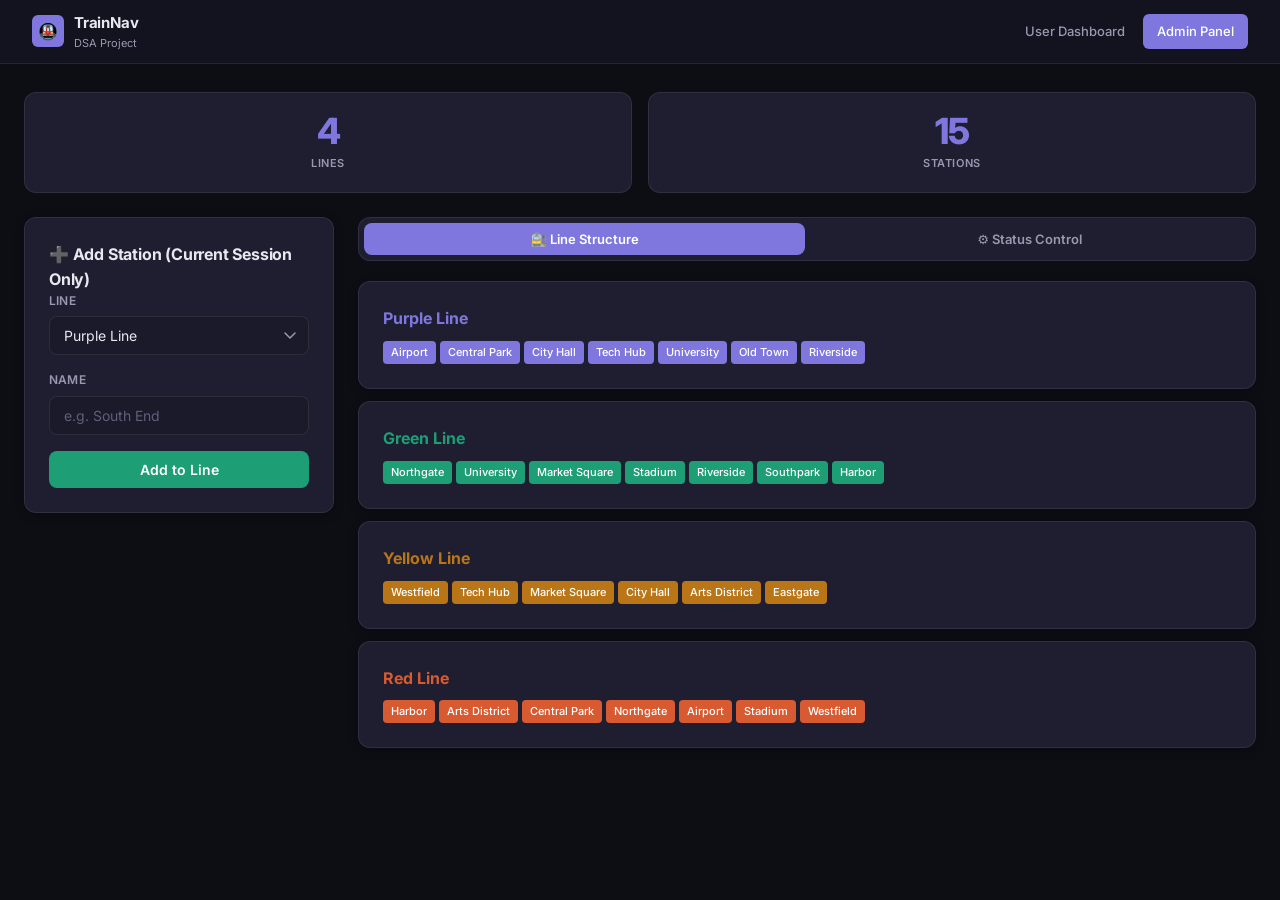
==== frontend/admin.html @ 211aef72 "Initial commit" ====
<!DOCTYPE html>
<html lang="en">
<head>
    <meta charset="UTF-8">
    <meta name="viewport" content="width=device-width, initial-scale=1.0">
    <title>Admin Panel — Train Route Navigator</title>
    <link rel="stylesheet" href="styles.css">
    <style>
        .admin-layout { display: grid; grid-template-columns: 310px 1fr; gap: 24px; align-items: start; }
        .admin-sidebar { display: flex; flex-direction: column; gap: 16px; }
        .tab-bar { display: flex; gap: 4px; background: var(--surface); border: 1px solid var(--border); border-radius: var(--radius); padding: 5px; margin-bottom: 20px; }
        .tab-btn { flex: 1; padding: 8px 12px; border: none; border-radius: var(--radius-sm); font-family: inherit; font-size: 13px; font-weight: 600; color: var(--text-2); background: transparent; cursor: pointer; }
        .tab-btn.active { background: var(--accent); color: #ffffff; }
        .tab-panel { display: none; }
        .tab-panel.active { display: block; }
        .line-ctrl-row { display: flex; align-items: center; gap: 12px; padding: 12px; background: var(--surface-2); border-radius: 8px; margin-bottom: 8px; }
        .chain-box { display: flex; flex-wrap: wrap; gap: 4px; margin-top: 10px; }
        .chain-item { padding: 3px 8px; border-radius: 4px; font-size: 11px; color: #fff; font-weight: 500; }
    </style>
</head>
<body>

<header class="site-header">
    <a href="user.html" class="logo">
        <div class="logo-icon">🚇</div>
        <div><div class="logo-text">TrainNav</div><div class="logo-sub">DSA Project</div></div>
    </a>
    <nav class="header-nav">
        <a href="user.html" class="nav-link">User Dashboard</a>
        <a href="admin.html" class="nav-link active">Admin Panel</a>
    </nav>
</header>

<div class="page-wrapper">
    <div class="stats-row" style="grid-template-columns: repeat(2, 1fr);">
        <div class="stat-card"><div class="stat-value" id="stat-lines">4</div><div class="stat-label">Lines</div></div>
        <div class="stat-card"><div class="stat-value" id="stat-stations">15</div><div class="stat-label">Stations</div></div>
    </div>

    <div class="admin-layout">
        <aside class="admin-sidebar">
            <div class="card">
                <div class="card-title">➕ Add Station (Current Session Only)</div>
                <div class="form-group">
                    <label class="form-label">Line</label>
                    <select id="add-line-sel" class="form-control"></select>
                </div>
                <div class="form-group">
                    <label class="form-label">Name</label>
                    <input type="text" id="add-stn-name" class="form-control" placeholder="e.g. South End">
                </div>
                <button class="btn btn-success btn-full" onclick="handleAddStation()">Add to Line</button>
            </div>
        </aside>

        <div>
            <div class="tab-bar">
                <button class="tab-btn active" id="tab-btn-lines" onclick="switchTab('lines')">🚉 Line Structure</button>
                <button class="tab-btn" id="tab-btn-ctrl" onclick="switchTab('ctrl')">⚙ Status Control</button>
            </div>

            <div id="panel-lines" class="tab-panel active">
                <div id="lines-list"></div>
            </div>

            <div id="panel-ctrl" class="tab-panel">
                <div id="ctrl-list"></div>
            </div>
        </div>
    </div>
</div>

<script>
// ================================================================
//  INTERNAL DATA (INDEPENDENT)
// ================================================================
var stationNames = ["Airport","Central Park","City Hall","Tech Hub","University","Riverside","Northgate","Market Square","Stadium","Harbor","Westfield","Arts District","Old Town","Southpark","Eastgate"];
var lines = [
    { id:0, name:"Purple Line", color:"#7F77DD", isActive:true, stations:[0,1,2,3,4,12,5] },
    { id:1, name:"Green Line",  color:"#1D9E75", isActive:true, stations:[6,4,7,8,5,13,9] },
    { id:2, name:"Yellow Line", color:"#BA7517", isActive:true, stations:[10,3,7,2,11,14] },
    { id:3, name:"Red Line",    color:"#D85A30", isActive:true, stations:[9,11,1,6,0,8,10] }
];

function handleAddStation() {
    const lineId = parseInt(document.getElementById('add-line-sel').value);
    const name = document.getElementById('add-stn-name').value.trim();
    if(!name) return;
    
    let sid = stationNames.indexOf(name);
    if(sid === -1) {
        sid = stationNames.length;
        stationNames.push(name);
    }
    
    const line = lines.find(l => l.id === lineId);
    if(!line.stations.includes(sid)) {
        line.stations.push(sid);
        refreshUI();
        alert(name + " added! (Note: Changes won't reflect in User Dashboard as they are separate files)");
    }
}

function refreshUI() {
    document.getElementById("stat-stations").textContent = stationNames.length;
    const addSel = document.getElementById("add-line-sel");
    addSel.innerHTML = "";
    lines.forEach(l => { addSel.innerHTML += `<option value="${l.id}">${l.name}</option>`; });

    const list = document.getElementById("lines-list"); list.innerHTML = "";
    lines.forEach(l => {
        let chainHtml = "";
        l.stations.forEach(sid => { chainHtml += `<span class="chain-item" style="background:${l.color}">${stationNames[sid]}</span> `; });
        list.innerHTML += `<div class="card" style="margin-bottom:12px"><div style="font-weight:700; color:${l.color}">${l.name}</div><div class="chain-box">${chainHtml}</div></div>`;
    });

    const ctrl = document.getElementById("ctrl-list"); ctrl.innerHTML = "";
    lines.forEach(l => {
        ctrl.innerHTML += `<div class="line-ctrl-row"><div style="flex:1"><strong>${l.name}</strong></div><div class="badge ${l.isActive ? 'badge-active' : 'badge-suspended'}">${l.isActive ? 'Active' : 'Suspended'}</div><button class="btn btn-sm ${l.isActive ? 'btn-danger' : 'btn-success'}" onclick="l.isActive=!l.isActive; refreshUI();">${l.isActive ? 'Suspend' : 'Activate'}</button></div>`;
    });
}

function switchTab(tab) {
    document.getElementById('panel-lines').classList.toggle('active', tab === 'lines');
    document.getElementById('panel-ctrl').classList.toggle('active', tab === 'ctrl');
    document.getElementById('tab-btn-lines').classList.toggle('active', tab === 'lines');
    document.getElementById('tab-btn-ctrl').classList.toggle('active', tab === 'ctrl');
}

refreshUI();
</script>
</body>
</html>
---- frontend/styles.css ----
/* =============================================================
   TRAIN ROUTE NETWORK NAVIGATOR — Shared Stylesheet
   Design: Dark metro theme with glassmorphism & micro-animations
   ============================================================= */

@import url('https://fonts.googleapis.com/css2?family=Inter:wght@300;400;500;600;700;800&display=swap');

/* ==================== RESET & TOKENS ==================== */
*, *::before, *::after { box-sizing: border-box; margin: 0; padding: 0; }

:root {
    /* Brand colours */
    --purple:   #7F77DD;
    --green:    #1D9E75;
    --yellow:   #BA7517;
    --red:      #D85A30;
    --gold:     #F2A623;

    /* UI palette — dark metro */
    --bg:          #0d0d14;
    --bg-2:        #13131f;
    --bg-3:        #1a1a2a;
    --surface:     #1e1e30;
    --surface-2:   #252538;
    --border:      rgba(255,255,255,0.08);
    --border-hi:   rgba(255,255,255,0.16);
    --text:        #e8e8f0;
    --text-2:      #9898b0;
    --text-3:      #5f5f7a;
    --accent:      #7F77DD;
    --accent-glow: rgba(127,119,221,0.25);

    /* States */
    --status-active:    #1D9E75;
    --status-delayed:   #BA7517;
    --status-suspended: #D85A30;

    /* Sizing */
    --radius:   12px;
    --radius-sm: 8px;
    --radius-xs: 6px;
    --shadow:   0 4px 24px rgba(0,0,0,0.45);
    --shadow-sm:0 2px 10px rgba(0,0,0,0.3);
}

/* ==================== BASE ==================== */
html { scroll-behavior: smooth; }
body {
    font-family: 'Inter', system-ui, sans-serif;
    background: var(--bg);
    color: var(--text);
    line-height: 1.55;
    min-height: 100vh;
    -webkit-font-smoothing: antialiased;
}

/* ==================== SCROLLBAR ==================== */
::-webkit-scrollbar { width: 6px; height: 6px; }
::-webkit-scrollbar-track { background: var(--bg-2); }
::-webkit-scrollbar-thumb { background: var(--border-hi); border-radius: 4px; }

/* ==================== HEADER ==================== */
.site-header {
    background: var(--bg-2);
    border-bottom: 1px solid var(--border);
    padding: 0 32px;
    display: flex;
    align-items: center;
    height: 64px;
    gap: 24px;
    position: sticky;
    top: 0;
    z-index: 100;
    backdrop-filter: blur(12px);
}
.site-header .logo {
    display: flex;
    align-items: center;
    gap: 10px;
    text-decoration: none;
    flex-shrink: 0;
}
.site-header .logo-icon {
    width: 32px; height: 32px;
    background: var(--accent);
    border-radius: var(--radius-xs);
    display: flex; align-items: center; justify-content: center;
    font-size: 16px;
}
.site-header .logo-text {
    font-size: 15px;
    font-weight: 700;
    color: var(--text);
    letter-spacing: -0.2px;
}
.site-header .logo-sub {
    font-size: 11px;
    color: var(--text-2);
    font-weight: 400;
}
.header-nav {
    display: flex;
    align-items: center;
    gap: 4px;
    margin-left: auto;
}
.nav-link {
    padding: 7px 14px;
    border-radius: var(--radius-xs);
    font-size: 13px;
    font-weight: 500;
    color: var(--text-2);
    text-decoration: none;
    transition: background 0.2s, color 0.2s;
    cursor: pointer;
    border: none;
    background: none;
    font-family: inherit;
}
.nav-link:hover   { background: var(--surface); color: var(--text); }
.nav-link.active  { background: var(--accent); color: #ffffff; }
.nav-badge {
    display: inline-flex; align-items: center; justify-content: center;
    background: var(--status-suspended);
    color: #fff;
    font-size: 9px;
    font-weight: 700;
    width: 16px; height: 16px;
    border-radius: 50%;
    margin-left: 4px;
    vertical-align: middle;
}

/* ==================== PAGE WRAPPER ==================== */
.page-wrapper {
    max-width: 1280px;
    margin: 0 auto;
    padding: 28px 24px;
}

/* ==================== SECTION TITLE ==================== */
.section-title {
    font-size: 11px;
    font-weight: 700;
    letter-spacing: 0.8px;
    text-transform: uppercase;
    color: var(--text-3);
    margin-bottom: 12px;
}

/* ==================== CARDS ==================== */
.card {
    background: var(--surface);
    border: 1px solid var(--border);
    border-radius: var(--radius);
    padding: 24px;
    box-shadow: var(--shadow-sm);
}
.card-header {
    display: flex;
    align-items: center;
    justify-content: space-between;
    margin-bottom: 20px;
}
.card-title {
    font-size: 16px;
    font-weight: 700;
    color: var(--text);
    letter-spacing: -0.2px;
}
.card-subtitle {
    font-size: 12px;
    color: var(--text-2);
    margin-top: 2px;
}

/* ==================== GLASS CARD ==================== */
.card-glass {
    background: rgba(30, 30, 48, 0.7);
    border: 1px solid var(--border-hi);
    border-radius: var(--radius);
    padding: 24px;
    backdrop-filter: blur(16px);
    box-shadow: var(--shadow);
}

/* ==================== STAT CARDS ==================== */
.stats-row {
    display: grid;
    grid-template-columns: repeat(4, 1fr);
    gap: 16px;
    margin-bottom: 24px;
}
.stat-card {
    background: var(--surface);
    border: 1px solid var(--border);
    border-radius: var(--radius);
    padding: 20px;
    text-align: center;
    transition: border-color 0.2s, transform 0.2s;
}
.stat-card:hover {
    border-color: var(--border-hi);
    transform: translateY(-2px);
}
.stat-value {
    font-size: 36px;
    font-weight: 800;
    color: var(--accent);
    line-height: 1;
    margin-bottom: 6px;
    letter-spacing: -1px;
}
.stat-label {
    font-size: 11px;
    color: var(--text-2);
    text-transform: uppercase;
    letter-spacing: 0.6px;
    font-weight: 600;
}

/* ==================== FORM ELEMENTS ==================== */
.form-group { margin-bottom: 16px; }
.form-label {
    display: block;
    font-size: 12px;
    font-weight: 600;
    color: var(--text-2);
    margin-bottom: 6px;
    letter-spacing: 0.2px;
    text-transform: uppercase;
}
.form-control {
    width: 100%;
    padding: 10px 14px;
    background: var(--bg-3);
    border: 1px solid var(--border);
    border-radius: var(--radius-sm);
    font-size: 14px;
    font-family: inherit;
    color: var(--text);
    outline: none;
    transition: border-color 0.2s, box-shadow 0.2s;
    appearance: none;
}
.form-control:focus {
    border-color: var(--accent);
    box-shadow: 0 0 0 3px var(--accent-glow);
}
.form-control::placeholder { color: var(--text-3); }
select.form-control {
    cursor: pointer;
    background-image: url("data:image/svg+xml,%3Csvg xmlns='http://www.w3.org/2000/svg' width='12' height='8' fill='none' viewBox='0 0 12 8'%3E%3Cpath d='M1 1l5 5 5-5' stroke='%239898b0' stroke-width='1.5' stroke-linecap='round' stroke-linejoin='round'/%3E%3C/svg%3E");
    background-repeat: no-repeat;
    background-position: right 12px center;
    padding-right: 36px;
}
select.form-control option { background: var(--surface); }

/* ==================== BUTTONS ==================== */
.btn {
    display: inline-flex;
    align-items: center;
    justify-content: center;
    gap: 7px;
    padding: 10px 20px;
    border-radius: var(--radius-sm);
    font-size: 14px;
    font-weight: 600;
    font-family: inherit;
    cursor: pointer;
    border: none;
    transition: background 0.2s, transform 0.15s, box-shadow 0.2s;
    text-decoration: none;
    white-space: nowrap;
}
.btn:active { transform: scale(0.97); }
.btn-primary {
    background: var(--accent);
    color: #ffffff;
}
.btn-primary:hover {
    background: #6b63cc;
    box-shadow: 0 4px 16px var(--accent-glow);
}
.btn-full { width: 100%; }
.btn-success  { background: var(--status-active);    color: #fff; }
.btn-success:hover  { background: #178a65; }
.btn-danger   { background: var(--status-suspended); color: #fff; }
.btn-danger:hover   { background: #bf4f28; }
.btn-warning  { background: var(--status-delayed);   color: #fff; }
.btn-warning:hover  { background: #a36614; }
.btn-ghost {
    background: transparent;
    border: 1px solid var(--border);
    color: var(--text-2);
}
.btn-ghost:hover { background: var(--surface-2); color: var(--text); }
.btn-sm { padding: 6px 12px; font-size: 12px; }

/* ==================== STATUS BADGES ==================== */
.badge {
    display: inline-flex;
    align-items: center;
    padding: 3px 9px;
    border-radius: 20px;
    font-size: 11px;
    font-weight: 700;
    letter-spacing: 0.3px;
    text-transform: uppercase;
}
.badge-active    { background: rgba(29,158,117,0.18); color: var(--status-active); }
.badge-delayed   { background: rgba(186,117,23,0.18);  color: var(--status-delayed); }
.badge-suspended { background: rgba(216,90,48,0.18);   color: var(--status-suspended); }
.badge-interchange { background: rgba(242,166,35,0.18); color: var(--gold); }
.badge-line { display: inline-flex; align-items: center; gap: 5px; padding: 3px 8px; border-radius: 20px; font-size: 11px; font-weight: 600; }

/* ==================== TABLE ==================== */
.table-wrap {
    overflow-x: auto;
    border-radius: var(--radius-sm);
    border: 1px solid var(--border);
}
table {
    width: 100%;
    border-collapse: collapse;
    font-size: 13px;
}
thead tr {
    background: var(--bg-3);
    border-bottom: 1px solid var(--border);
}
thead th {
    padding: 11px 14px;
    text-align: left;
    font-size: 11px;
    font-weight: 700;
    color: var(--text-2);
    text-transform: uppercase;
    letter-spacing: 0.5px;
    white-space: nowrap;
}
tbody tr {
    border-bottom: 1px solid var(--border);
    transition: background 0.15s;
}
tbody tr:last-child { border-bottom: none; }
tbody tr:hover { background: var(--surface-2); }
tbody td {
    padding: 11px 14px;
    color: var(--text);
    vertical-align: middle;
}

/* ==================== LINE PILL ==================== */
.line-pill {
    display: inline-flex;
    align-items: center;
    gap: 5px;
    padding: 4px 10px;
    border-radius: 20px;
    font-size: 11px;
    font-weight: 600;
    color: #fff;
    white-space: nowrap;
}
.line-dot-sm {
    width: 7px; height: 7px;
    border-radius: 50%;
    flex-shrink: 0;
}

/* ==================== DIVIDER ==================== */
.divider {
    border: none;
    border-top: 1px solid var(--border);
    margin: 20px 0;
}

/* ==================== ALERTS & MESSAGES ==================== */
.alert {
    padding: 14px 18px;
    border-radius: var(--radius-sm);
    font-size: 13px;
    font-weight: 500;
    display: flex;
    align-items: flex-start;
    gap: 10px;
    margin-top: 14px;
    animation: fadeInUp 0.3s ease;
}
.alert-error   { background: rgba(216,90,48,0.12);   border: 1px solid rgba(216,90,48,0.3);   color: #f28060; }
.alert-success { background: rgba(29,158,117,0.12);  border: 1px solid rgba(29,158,117,0.3);  color: #40c99a; }
.alert-info    { background: rgba(127,119,221,0.12); border: 1px solid rgba(127,119,221,0.3); color: #a09ae0; }
.alert-warning { background: rgba(186,117,23,0.12);  border: 1px solid rgba(186,117,23,0.3);  color: #d49830; }

/* ==================== ANIMATIONS ==================== */
@keyframes fadeInUp {
    from { opacity: 0; transform: translateY(8px); }
    to   { opacity: 1; transform: translateY(0); }
}
@keyframes fadeIn {
    from { opacity: 0; }
    to   { opacity: 1; }
}
@keyframes pulse {
    0%, 100% { opacity: 1; }
    50%       { opacity: 0.5; }
}
@keyframes slideIn {
    from { opacity: 0; transform: translateX(-10px); }
    to   { opacity: 1; transform: translateX(0); }
}

/* ==================== TOAST NOTIFICATION ==================== */
#toast-container {
    position: fixed;
    bottom: 24px;
    right: 24px;
    z-index: 9999;
    display: flex;
    flex-direction: column;
    gap: 8px;
}
.toast {
    padding: 12px 18px;
    border-radius: var(--radius-sm);
    font-size: 13px;
    font-weight: 500;
    color: #fff;
    box-shadow: 0 8px 32px rgba(0,0,0,0.5);
    animation: slideIn 0.3s ease;
    min-width: 220px;
    max-width: 340px;
}
.toast-success { background: var(--status-active); }
.toast-error   { background: var(--status-suspended); }
.toast-info    { background: var(--accent); }
.toast-warning { background: var(--status-delayed); }

/* ==================== EMPTY STATE ==================== */
.empty-state {
    text-align: center;
    padding: 48px 24px;
    color: var(--text-3);
}
.empty-state .empty-icon { font-size: 40px; margin-bottom: 12px; }
.empty-state p { font-size: 14px; }

/* ==================== RESPONSIVE ==================== */
@media (max-width: 768px) {
    .site-header { padding: 0 16px; }
    .page-wrapper { padding: 16px; }
    .stats-row { grid-template-columns: 1fr 1fr; gap: 10px; }
    .card { padding: 18px; }
}
@media (max-width: 500px) {
    .stats-row { grid-template-columns: 1fr; }
    .header-nav { gap: 2px; }
    .nav-link { padding: 6px 10px; font-size: 12px; }
}
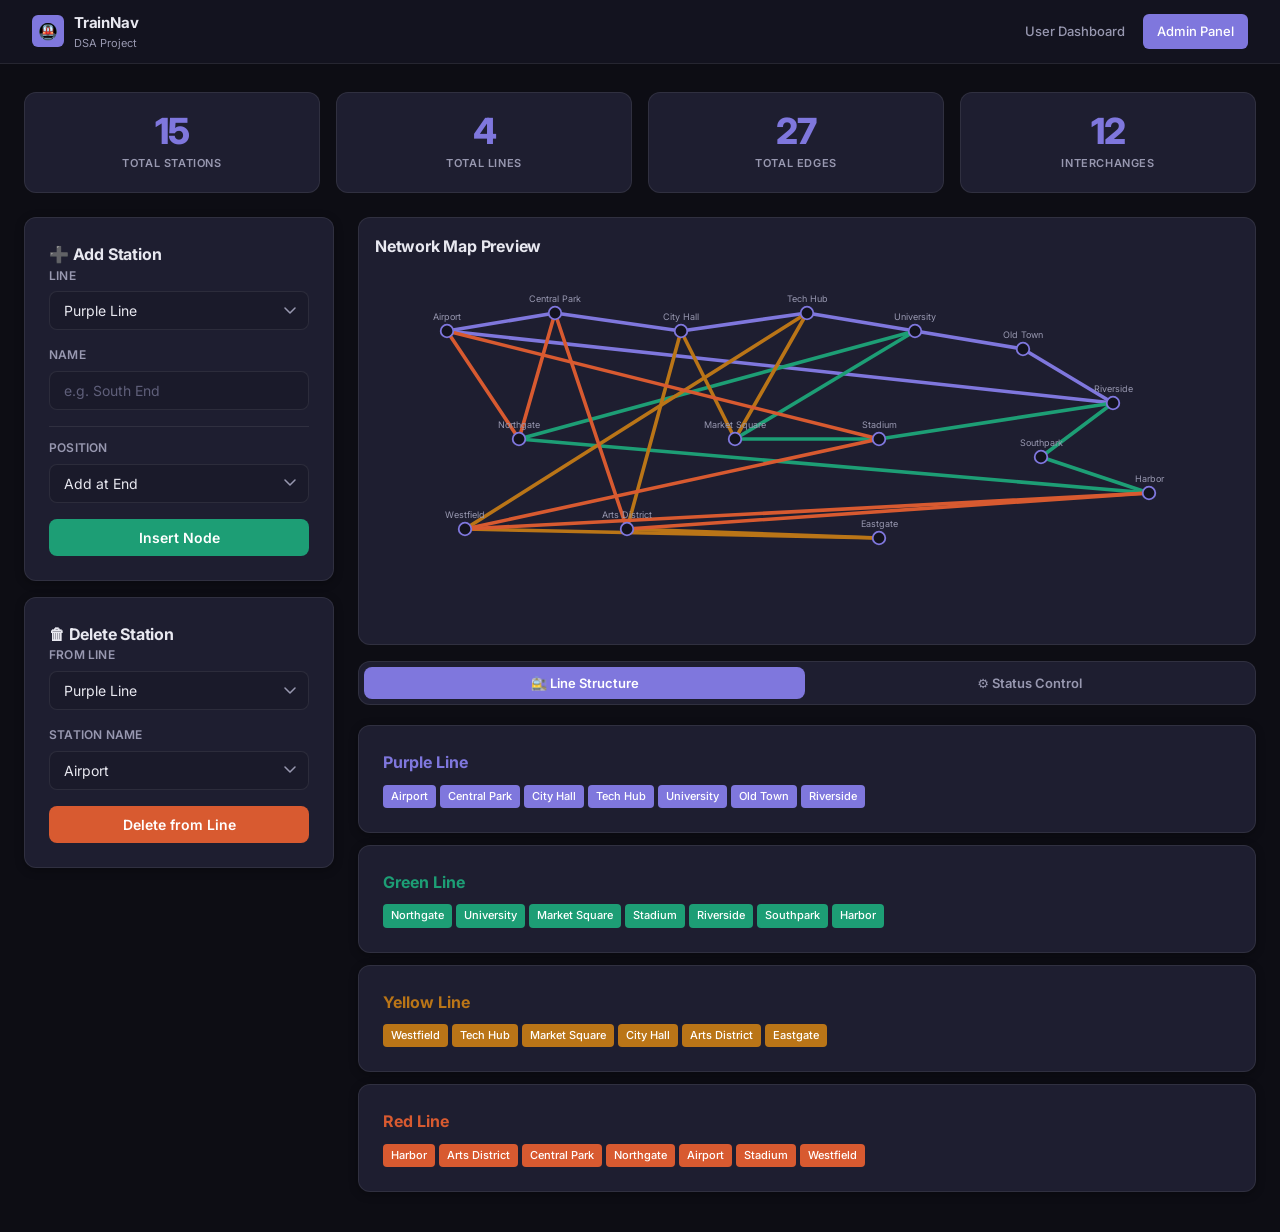
==== commit 22390063: "Updated user dashboard" ====
--- a/frontend/admin.html
+++ b/frontend/admin.html
@@ -16,6 +16,9 @@
         .line-ctrl-row { display: flex; align-items: center; gap: 12px; padding: 12px; background: var(--surface-2); border-radius: 8px; margin-bottom: 8px; }
         .chain-box { display: flex; flex-wrap: wrap; gap: 4px; margin-top: 10px; }
         .chain-item { padding: 3px 8px; border-radius: 4px; font-size: 11px; color: #fff; font-weight: 500; }
+        .map-card { background: var(--surface); border: 1px solid var(--border); border-radius: var(--radius); padding: 16px; margin-top: 24px; overflow: hidden; }
+        #network-map { width: 100%; height: auto; display: block; }
+        .pos-group { border-top: 1px solid var(--border); padding-top: 12px; margin-top: 12px; }
     </style>
 </head>
 <body>
@@ -32,28 +35,60 @@
 </header>
 
 <div class="page-wrapper">
-    <div class="stats-row" style="grid-template-columns: repeat(2, 1fr);">
-        <div class="stat-card"><div class="stat-value" id="stat-lines">4</div><div class="stat-label">Lines</div></div>
-        <div class="stat-card"><div class="stat-value" id="stat-stations">15</div><div class="stat-label">Stations</div></div>
+    <div class="stats-row" style="grid-template-columns: repeat(4, 1fr);">
+        <div class="stat-card"><div class="stat-value" id="stat-stations">0</div><div class="stat-label">Total Stations</div></div>
+        <div class="stat-card"><div class="stat-value" id="stat-lines">0</div><div class="stat-label">Total Lines</div></div>
+        <div class="stat-card"><div class="stat-value" id="stat-edges">0</div><div class="stat-label">Total Edges</div></div>
+        <div class="stat-card"><div class="stat-value" id="stat-interchanges">0</div><div class="stat-label">Interchanges</div></div>
     </div>
 
     <div class="admin-layout">
         <aside class="admin-sidebar">
             <div class="card">
-                <div class="card-title">➕ Add Station (Current Session Only)</div>
+                <div class="card-title">➕ Add Station</div>
                 <div class="form-group">
                     <label class="form-label">Line</label>
-                    <select id="add-line-sel" class="form-control"></select>
+                    <select id="add-line-sel" class="form-control" onchange="updatePrevStnOptions()"></select>
                 </div>
                 <div class="form-group">
                     <label class="form-label">Name</label>
                     <input type="text" id="add-stn-name" class="form-control" placeholder="e.g. South End">
                 </div>
-                <button class="btn btn-success btn-full" onclick="handleAddStation()">Add to Line</button>
+                <div class="pos-group">
+                    <label class="form-label">Position</label>
+                    <select id="add-pos-sel" class="form-control" onchange="togglePrevStnField()">
+                        <option value="end">Add at End</option>
+                        <option value="start">Add at Beginning</option>
+                        <option value="between">Add In Between</option>
+                    </select>
+                </div>
+                <div class="form-group" id="prev-stn-field" style="display:none; margin-top:12px;">
+                    <label class="form-label">Insert After</label>
+                    <select id="prev-stn-sel" class="form-control"></select>
+                </div>
+                <button class="btn btn-success btn-full" style="margin-top:16px" onclick="handleAddStation()">Insert Node</button>
+            </div>
+
+            <div class="card">
+                <div class="card-title">🗑 Delete Station</div>
+                <div class="form-group">
+                    <label class="form-label">From Line</label>
+                    <select id="del-line-sel" class="form-control" onchange="updateDelStnOptions()"></select>
+                </div>
+                <div class="form-group">
+                    <label class="form-label">Station Name</label>
+                    <select id="del-stn-sel" class="form-control"></select>
+                </div>
+                <button class="btn btn-danger btn-full" onclick="handleDeleteStation()">Delete from Line</button>
             </div>
         </aside>
 
         <div>
+            <div class="map-card" style="margin-top: 0; margin-bottom: 16px;">
+                <div class="card-title">Network Map Preview</div>
+                <svg id="network-map" viewBox="0 0 960 410"></svg>
+            </div>
+
             <div class="tab-bar">
                 <button class="tab-btn active" id="tab-btn-lines" onclick="switchTab('lines')">🚉 Line Structure</button>
                 <button class="tab-btn" id="tab-btn-ctrl" onclick="switchTab('ctrl')">⚙ Status Control</button>
@@ -82,30 +117,155 @@
     { id:3, name:"Red Line",    color:"#D85A30", isActive:true, stations:[9,11,1,6,0,8,10] }
 ];
 
+var positionsMap = {
+    0: {x:80,y:80}, 1: {x:200,y:60}, 2: {x:340,y:80}, 3: {x:480,y:60}, 4: {x:600,y:80},
+    5: {x:820,y:160}, 6: {x:160,y:200}, 7: {x:400,y:200}, 8: {x:560,y:200}, 9: {x:860,y:260},
+    10:{x:100,y:300}, 11:{x:280,y:300}, 12:{x:720,y:100}, 13:{x:740,y:220}, 14:{x:560,y:310}
+};
+
+var adjMatrix = [];
+var lineOfEdge = [];
+
+function buildAdjMatrix(){
+    for(var i=0; i<100; i++){
+        adjMatrix[i]=[]; lineOfEdge[i]=[];
+        for(var j=0; j<100; j++){ adjMatrix[i][j]=0; lineOfEdge[i][j]=-1; }
+    }
+    lines.forEach(l => {
+        l.stations.forEach((sid, i) => {
+            var nxt = l.stations[(i+1)%l.stations.length];
+            adjMatrix[sid][nxt]=1; adjMatrix[nxt][sid]=1;
+            lineOfEdge[sid][nxt]=l.id; lineOfEdge[nxt][sid]=l.id;
+        });
+    });
+}
+
 function handleAddStation() {
     const lineId = parseInt(document.getElementById('add-line-sel').value);
     const name = document.getElementById('add-stn-name').value.trim();
+    const pos = document.getElementById('add-pos-sel').value;
     if(!name) return;
     
     let sid = stationNames.indexOf(name);
     if(sid === -1) {
         sid = stationNames.length;
         stationNames.push(name);
+        // Assign a reasonable position for new stations
+        positionsMap[sid] = { x: 100 + (sid * 30) % 700, y: 150 + (sid * 20) % 200 };
     }
     
     const line = lines.find(l => l.id === lineId);
     if(!line.stations.includes(sid)) {
-        line.stations.push(sid);
+        if (pos === 'start') {
+            line.stations.unshift(sid);
+        } else if (pos === 'between') {
+            const prevSid = parseInt(document.getElementById('prev-stn-sel').value);
+            const idx = line.stations.indexOf(prevSid);
+            line.stations.splice(idx + 1, 0, sid);
+        } else {
+            line.stations.push(sid);
+        }
         refreshUI();
-        alert(name + " added! (Note: Changes won't reflect in User Dashboard as they are separate files)");
-    }
+    }
+}
+
+function handleDeleteStation() {
+    const lineId = parseInt(document.getElementById('del-line-sel').value);
+    const sid = parseInt(document.getElementById('del-stn-sel').value);
+    const line = lines.find(l => l.id === lineId);
+    if (!line) return;
+
+    line.stations = line.stations.filter(id => id !== sid);
+    refreshUI();
+}
+
+function togglePrevStnField() {
+    const isBetween = document.getElementById('add-pos-sel').value === 'between';
+    document.getElementById('prev-stn-field').style.display = isBetween ? 'block' : 'none';
+}
+
+function updatePrevStnOptions() {
+    const lineId = parseInt(document.getElementById('add-line-sel').value);
+    const line = lines.find(l => l.id === lineId);
+    const sel = document.getElementById('prev-stn-sel');
+    sel.innerHTML = "";
+    line.stations.forEach(sid => {
+        sel.innerHTML += `<option value="${sid}">${stationNames[sid]}</option>`;
+    });
+}
+
+function updateDelStnOptions() {
+    const lineId = parseInt(document.getElementById('del-line-sel').value);
+    const line = lines.find(l => l.id === lineId);
+    const sel = document.getElementById('del-stn-sel');
+    sel.innerHTML = "";
+    line.stations.forEach(sid => {
+        sel.innerHTML += `<option value="${sid}">${stationNames[sid]}</option>`;
+    });
+}
+
+function initMap(){
+    var svg=document.getElementById("network-map"); svg.innerHTML = "";
+    lines.forEach(l => {
+        var g=document.createElementNS("http://www.w3.org/2000/svg","g");
+        g.style.opacity = l.isActive ? "1" : "0.2";
+        l.stations.forEach((sid, i) => {
+            var nxt = l.stations[(i+1)%l.stations.length];
+            var p1 = positionsMap[sid], p2 = positionsMap[nxt];
+            var ln=document.createElementNS("http://www.w3.org/2000/svg","line");
+            ln.setAttribute("x1",p1.x); ln.setAttribute("y1",p1.y); ln.setAttribute("x2",p2.x); ln.setAttribute("y2",p2.y);
+            ln.setAttribute("stroke",l.color); ln.setAttribute("stroke-width","4"); ln.setAttribute("stroke-linecap","round");
+            g.appendChild(ln);
+        });
+        svg.appendChild(g);
+    });
+    stationNames.forEach((name, id) => {
+        var p = positionsMap[id];
+        if(!p) return;
+        var c = document.createElementNS("http://www.w3.org/2000/svg","circle");
+        c.setAttribute("cx",p.x); c.setAttribute("cy",p.y); c.setAttribute("r","7");
+        c.setAttribute("fill","#13131f"); c.setAttribute("stroke","#7F77DD"); c.setAttribute("stroke-width","2");
+        svg.appendChild(c);
+        var t=document.createElementNS("http://www.w3.org/2000/svg","text");
+        t.setAttribute("x",p.x); t.setAttribute("y",p.y-12);
+        t.setAttribute("text-anchor","middle"); t.setAttribute("font-size","10"); t.setAttribute("fill","#9898b0");
+        t.textContent=name;
+        svg.appendChild(t);
+    });
 }
 
 function refreshUI() {
+    buildAdjMatrix();
+    
     document.getElementById("stat-stations").textContent = stationNames.length;
-    const addSel = document.getElementById("add-line-sel");
-    addSel.innerHTML = "";
-    lines.forEach(l => { addSel.innerHTML += `<option value="${l.id}">${l.name}</option>`; });
+    document.getElementById("stat-lines").textContent = lines.length;
+    
+    let edges = 0;
+    for(let i=0; i<100; i++) {
+        for(let j=i+1; j<100; j++) { if(adjMatrix[i][j] === 1) edges++; }
+    }
+    document.getElementById("stat-edges").textContent = edges;
+
+    let interchanges = 0;
+    stationNames.forEach((_, sid) => {
+        let count = 0;
+        lines.forEach(l => { if(l.stations.includes(sid)) count++; });
+        if(count > 1) interchanges++;
+    });
+    document.getElementById("stat-interchanges").textContent = interchanges;
+
+    const addLineSel = document.getElementById("add-line-sel");
+    const delLineSel = document.getElementById("del-line-sel");
+    if (addLineSel.innerHTML === "") {
+        lines.forEach(l => { 
+            const opt = `<option value="${l.id}">${l.name}</option>`;
+            addLineSel.innerHTML += opt;
+            delLineSel.innerHTML += opt;
+        });
+    }
+
+    updatePrevStnOptions();
+    updateDelStnOptions();
 
     const list = document.getElementById("lines-list"); list.innerHTML = "";
     lines.forEach(l => {
@@ -118,6 +278,8 @@
     lines.forEach(l => {
         ctrl.innerHTML += `<div class="line-ctrl-row"><div style="flex:1"><strong>${l.name}</strong></div><div class="badge ${l.isActive ? 'badge-active' : 'badge-suspended'}">${l.isActive ? 'Active' : 'Suspended'}</div><button class="btn btn-sm ${l.isActive ? 'btn-danger' : 'btn-success'}" onclick="l.isActive=!l.isActive; refreshUI();">${l.isActive ? 'Suspend' : 'Activate'}</button></div>`;
     });
+
+    initMap();
 }
 
 function switchTab(tab) {
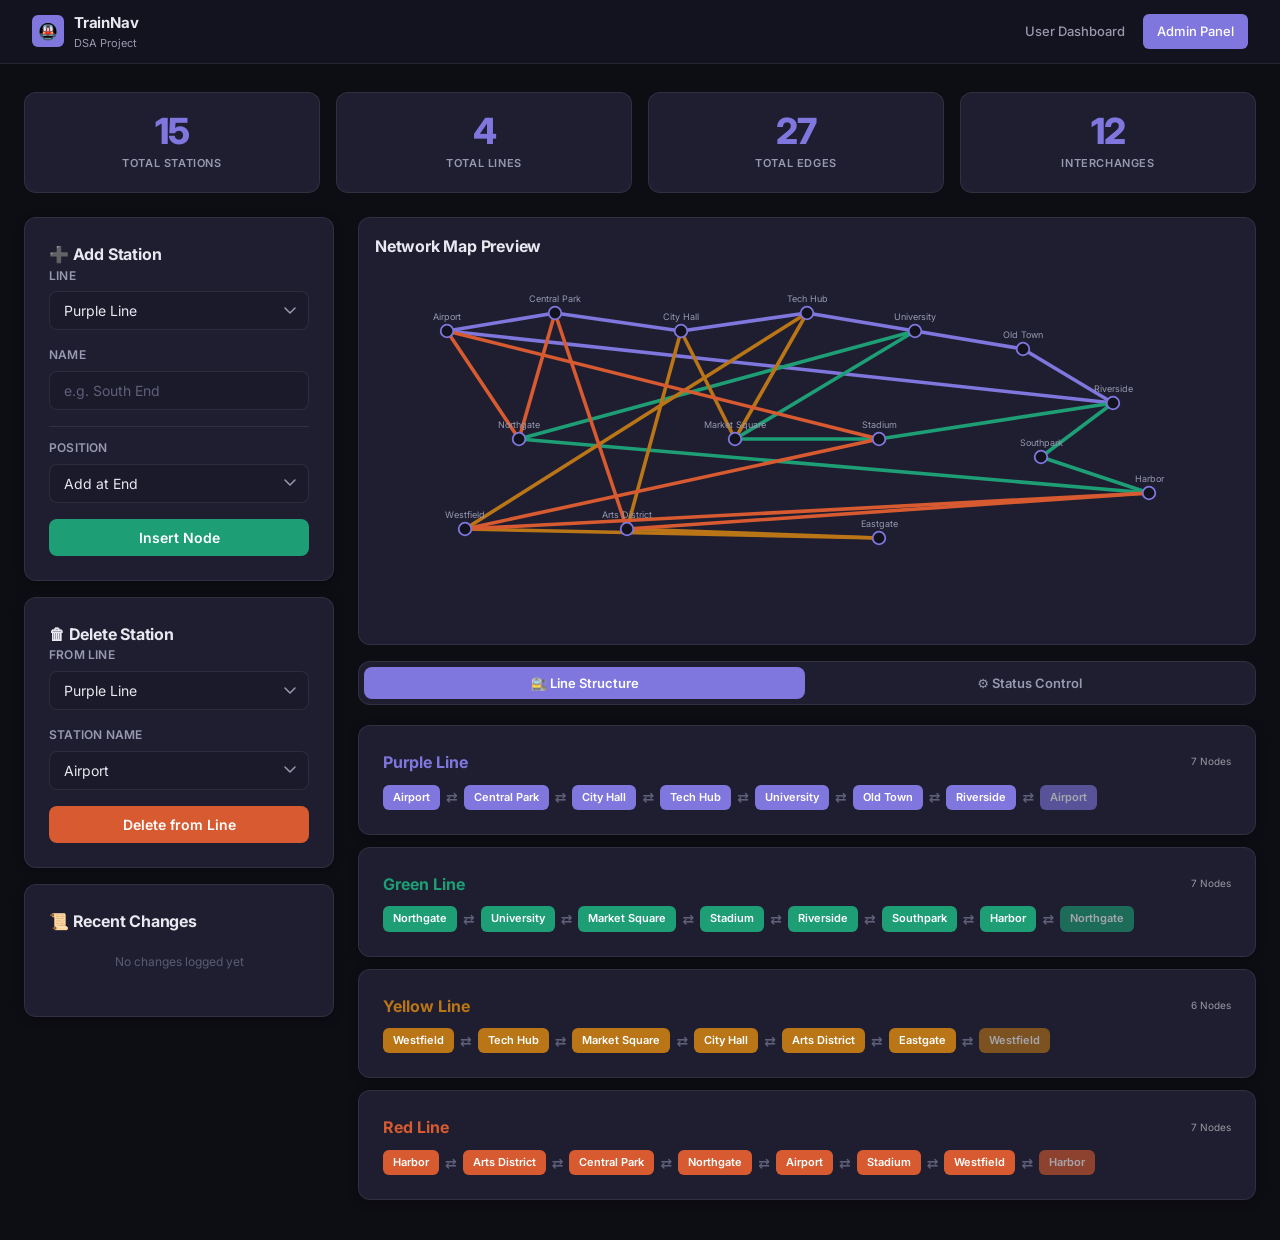
==== commit 16ade98a: "Updated admin  dashboard" ====
--- a/frontend/admin.html
+++ b/frontend/admin.html
@@ -13,12 +13,19 @@
         .tab-btn.active { background: var(--accent); color: #ffffff; }
         .tab-panel { display: none; }
         .tab-panel.active { display: block; }
-        .line-ctrl-row { display: flex; align-items: center; gap: 12px; padding: 12px; background: var(--surface-2); border-radius: 8px; margin-bottom: 8px; }
-        .chain-box { display: flex; flex-wrap: wrap; gap: 4px; margin-top: 10px; }
-        .chain-item { padding: 3px 8px; border-radius: 4px; font-size: 11px; color: #fff; font-weight: 500; }
+        .line-ctrl-row { display: flex; align-items: center; gap: 12px; padding: 12px; background: var(--surface-2); border-radius: 8px; margin-bottom: 8px; transition: all 0.2s; }
+        .line-ctrl-row:hover { background: var(--surface); box-shadow: 0 4px 12px rgba(0,0,0,0.1); }
+        .chain-box { display: flex; flex-wrap: wrap; align-items: center; gap: 6px; margin-top: 10px; }
+        .chain-item { padding: 4px 10px; border-radius: 6px; font-size: 11px; color: #fff; font-weight: 600; cursor: pointer; transition: transform 0.2s; }
+        .chain-item:hover { transform: scale(1.05); }
+        .chain-sep { color: var(--text-3); font-weight: bold; font-size: 14px; }
         .map-card { background: var(--surface); border: 1px solid var(--border); border-radius: var(--radius); padding: 16px; margin-top: 24px; overflow: hidden; }
-        #network-map { width: 100%; height: auto; display: block; }
+        #network-map { width: 100%; height: auto; display: block; transition: all 0.3s; }
         .pos-group { border-top: 1px solid var(--border); padding-top: 12px; margin-top: 12px; }
+        .history-list { font-size: 12px; color: var(--text-2); display: flex; flex-direction: column; gap: 8px; }
+        .history-item { padding-bottom: 8px; border-bottom: 1px dashed var(--border); }
+        .history-time { color: var(--text-3); font-size: 10px; display: block; margin-bottom: 2px; }
+        .active-row { border-left: 4px solid var(--accent); background: var(--surface); }
     </style>
 </head>
 <body>
@@ -81,6 +88,13 @@
                 </div>
                 <button class="btn btn-danger btn-full" onclick="handleDeleteStation()">Delete from Line</button>
             </div>
+
+            <div class="card">
+                <div class="card-title">📜 Recent Changes</div>
+                <div id="history-log" class="history-list">
+                    <div style="text-align:center; opacity:0.5; padding:20px 0;">No changes logged yet</div>
+                </div>
+            </div>
         </aside>
 
         <div>
@@ -111,11 +125,30 @@
 // ================================================================
 var stationNames = ["Airport","Central Park","City Hall","Tech Hub","University","Riverside","Northgate","Market Square","Stadium","Harbor","Westfield","Arts District","Old Town","Southpark","Eastgate"];
 var lines = [
-    { id:0, name:"Purple Line", color:"#7F77DD", isActive:true, stations:[0,1,2,3,4,12,5] },
-    { id:1, name:"Green Line",  color:"#1D9E75", isActive:true, stations:[6,4,7,8,5,13,9] },
-    { id:2, name:"Yellow Line", color:"#BA7517", isActive:true, stations:[10,3,7,2,11,14] },
-    { id:3, name:"Red Line",    color:"#D85A30", isActive:true, stations:[9,11,1,6,0,8,10] }
+    { id:0, name:"Purple Line", color:"#7F77DD", status:"active", stations:[0,1,2,3,4,12,5] },
+    { id:1, name:"Green Line",  color:"#1D9E75", status:"active", stations:[6,4,7,8,5,13,9] },
+    { id:2, name:"Yellow Line", color:"#BA7517", status:"active", stations:[10,3,7,2,11,14] },
+    { id:3, name:"Red Line",    color:"#D85A30", status:"active", stations:[9,11,1,6,0,8,10] }
 ];
+
+var historyLog = [];
+var activeLineId = -1;
+
+function logAction(msg) {
+    const time = new Date().toLocaleTimeString([], {hour: '2-digit', minute:'2-digit', second:'2-digit'});
+    historyLog.unshift({ msg, time });
+    if(historyLog.length > 10) historyLog.pop();
+    renderHistory();
+}
+
+function renderHistory() {
+    const log = document.getElementById('history-log');
+    if(historyLog.length === 0) return;
+    log.innerHTML = "";
+    historyLog.forEach(item => {
+        log.innerHTML += `<div class="history-item"><span class="history-time">${item.time}</span>${item.msg}</div>`;
+    });
+}
 
 var positionsMap = {
     0: {x:80,y:80}, 1: {x:200,y:60}, 2: {x:340,y:80}, 3: {x:480,y:60}, 4: {x:600,y:80},
@@ -132,6 +165,7 @@
         for(var j=0; j<100; j++){ adjMatrix[i][j]=0; lineOfEdge[i][j]=-1; }
     }
     lines.forEach(l => {
+        if (l.status === "suspended") return; // Skip suspended lines
         l.stations.forEach((sid, i) => {
             var nxt = l.stations[(i+1)%l.stations.length];
             adjMatrix[sid][nxt]=1; adjMatrix[nxt][sid]=1;
@@ -165,6 +199,7 @@
         } else {
             line.stations.push(sid);
         }
+        logAction(`Added <strong>${name}</strong> to ${line.name}`);
         refreshUI();
     }
 }
@@ -175,8 +210,25 @@
     const line = lines.find(l => l.id === lineId);
     if (!line) return;
 
+    const name = stationNames[sid];
     line.stations = line.stations.filter(id => id !== sid);
+    logAction(`Deleted <strong>${name}</strong> from ${line.name}`);
     refreshUI();
+}
+
+function updateLineStatus(id, newStatus) {
+    const line = lines.find(l => l.id === id);
+    if(line.status === newStatus) return;
+    line.status = newStatus;
+    logAction(`${line.name} status set to <strong>${newStatus.toUpperCase()}</strong>`);
+    refreshUI();
+}
+
+function highlightLine(id) {
+    if(activeLineId === id) activeLineId = -1;
+    else activeLineId = id;
+    initMap();
+    renderLinesList();
 }
 
 function togglePrevStnField() {
@@ -208,13 +260,21 @@
     var svg=document.getElementById("network-map"); svg.innerHTML = "";
     lines.forEach(l => {
         var g=document.createElementNS("http://www.w3.org/2000/svg","g");
-        g.style.opacity = l.isActive ? "1" : "0.2";
+        
+        let opacity = "1";
+        if (l.status === "suspended") opacity = "0.05";
+        else if (activeLineId !== -1 && activeLineId !== l.id) opacity = "0.15";
+        g.style.opacity = opacity;
+
+        let strokeColor = l.color;
+        if (l.status === "delayed") strokeColor = "#ffae00"; // Delayed tint
+
         l.stations.forEach((sid, i) => {
             var nxt = l.stations[(i+1)%l.stations.length];
             var p1 = positionsMap[sid], p2 = positionsMap[nxt];
             var ln=document.createElementNS("http://www.w3.org/2000/svg","line");
             ln.setAttribute("x1",p1.x); ln.setAttribute("y1",p1.y); ln.setAttribute("x2",p2.x); ln.setAttribute("y2",p2.y);
-            ln.setAttribute("stroke",l.color); ln.setAttribute("stroke-width","4"); ln.setAttribute("stroke-linecap","round");
+            ln.setAttribute("stroke",strokeColor); ln.setAttribute("stroke-width","4"); ln.setAttribute("stroke-linecap","round");
             g.appendChild(ln);
         });
         svg.appendChild(g);
@@ -224,11 +284,18 @@
         if(!p) return;
         var c = document.createElementNS("http://www.w3.org/2000/svg","circle");
         c.setAttribute("cx",p.x); c.setAttribute("cy",p.y); c.setAttribute("r","7");
-        c.setAttribute("fill","#13131f"); c.setAttribute("stroke","#7F77DD"); c.setAttribute("stroke-width","2");
+        
+        var isOnActive = (activeLineId === -1 || lines[activeLineId].stations.includes(id));
+        c.setAttribute("fill","#13131f");
+        c.setAttribute("stroke", isOnActive ? "#7F77DD" : "#333");
+        c.setAttribute("stroke-width","2");
+        c.style.opacity = isOnActive ? "1" : "0.3";
         svg.appendChild(c);
+
         var t=document.createElementNS("http://www.w3.org/2000/svg","text");
         t.setAttribute("x",p.x); t.setAttribute("y",p.y-12);
-        t.setAttribute("text-anchor","middle"); t.setAttribute("font-size","10"); t.setAttribute("fill","#9898b0");
+        t.setAttribute("text-anchor","middle"); t.setAttribute("font-size","10");
+        t.setAttribute("fill", isOnActive ? "#9898b0" : "#444");
         t.textContent=name;
         svg.appendChild(t);
     });
@@ -266,20 +333,53 @@
 
     updatePrevStnOptions();
     updateDelStnOptions();
-
+    renderLinesList();
+    renderCtrlList();
+    initMap();
+}
+
+function renderLinesList() {
     const list = document.getElementById("lines-list"); list.innerHTML = "";
     lines.forEach(l => {
         let chainHtml = "";
-        l.stations.forEach(sid => { chainHtml += `<span class="chain-item" style="background:${l.color}">${stationNames[sid]}</span> `; });
-        list.innerHTML += `<div class="card" style="margin-bottom:12px"><div style="font-weight:700; color:${l.color}">${l.name}</div><div class="chain-box">${chainHtml}</div></div>`;
-    });
-
+        l.stations.forEach((sid, idx) => { 
+            chainHtml += `<span class="chain-item" style="background:${l.color}">${stationNames[sid]}</span>`;
+            if (l.stations.length > 1) {
+                if (idx < l.stations.length - 1) chainHtml += `<span class="chain-sep">⇄</span>`;
+                else chainHtml += `<span class="chain-sep">⇄</span> <span class="chain-item" style="background:${l.color}; opacity:0.6">${stationNames[l.stations[0]]}</span>`;
+            }
+        });
+        const isFocused = activeLineId === l.id;
+        list.innerHTML += `
+            <div class="card ${isFocused ? 'active-row' : ''}" style="margin-bottom:12px; cursor:pointer;" onclick="highlightLine(${l.id})">
+                <div style="display:flex; justify-content:space-between; align-items:center;">
+                    <div style="font-weight:700; color:${l.color}">${l.name}</div>
+                    <div style="font-size:10px; opacity:0.6">${l.stations.length} Nodes</div>
+                </div>
+                <div class="chain-box">${chainHtml}</div>
+            </div>`;
+    });
+}
+
+function renderCtrlList() {
     const ctrl = document.getElementById("ctrl-list"); ctrl.innerHTML = "";
     lines.forEach(l => {
-        ctrl.innerHTML += `<div class="line-ctrl-row"><div style="flex:1"><strong>${l.name}</strong></div><div class="badge ${l.isActive ? 'badge-active' : 'badge-suspended'}">${l.isActive ? 'Active' : 'Suspended'}</div><button class="btn btn-sm ${l.isActive ? 'btn-danger' : 'btn-success'}" onclick="l.isActive=!l.isActive; refreshUI();">${l.isActive ? 'Suspend' : 'Activate'}</button></div>`;
-    });
-
-    initMap();
+        const statuses = ["active", "delayed", "suspended"];
+        let btnHtml = "";
+        statuses.forEach(s => {
+            const isSel = l.status === s;
+            const btnClass = s === "active" ? "btn-success" : (s === "delayed" ? "btn-primary" : "btn-danger");
+            btnHtml += `<button class="btn btn-sm ${isSel ? btnClass : 'btn-outline'}" 
+                                style="margin-left:5px; opacity:${isSel ? 1 : 0.4}" 
+                                onclick="updateLineStatus(${l.id}, '${s}')">${s.toUpperCase()}</button>`;
+        });
+
+        ctrl.innerHTML += `
+            <div class="line-ctrl-row">
+                <div style="flex:1"><strong>${l.name}</strong></div>
+                <div>${btnHtml}</div>
+            </div>`;
+    });
 }
 
 function switchTab(tab) {
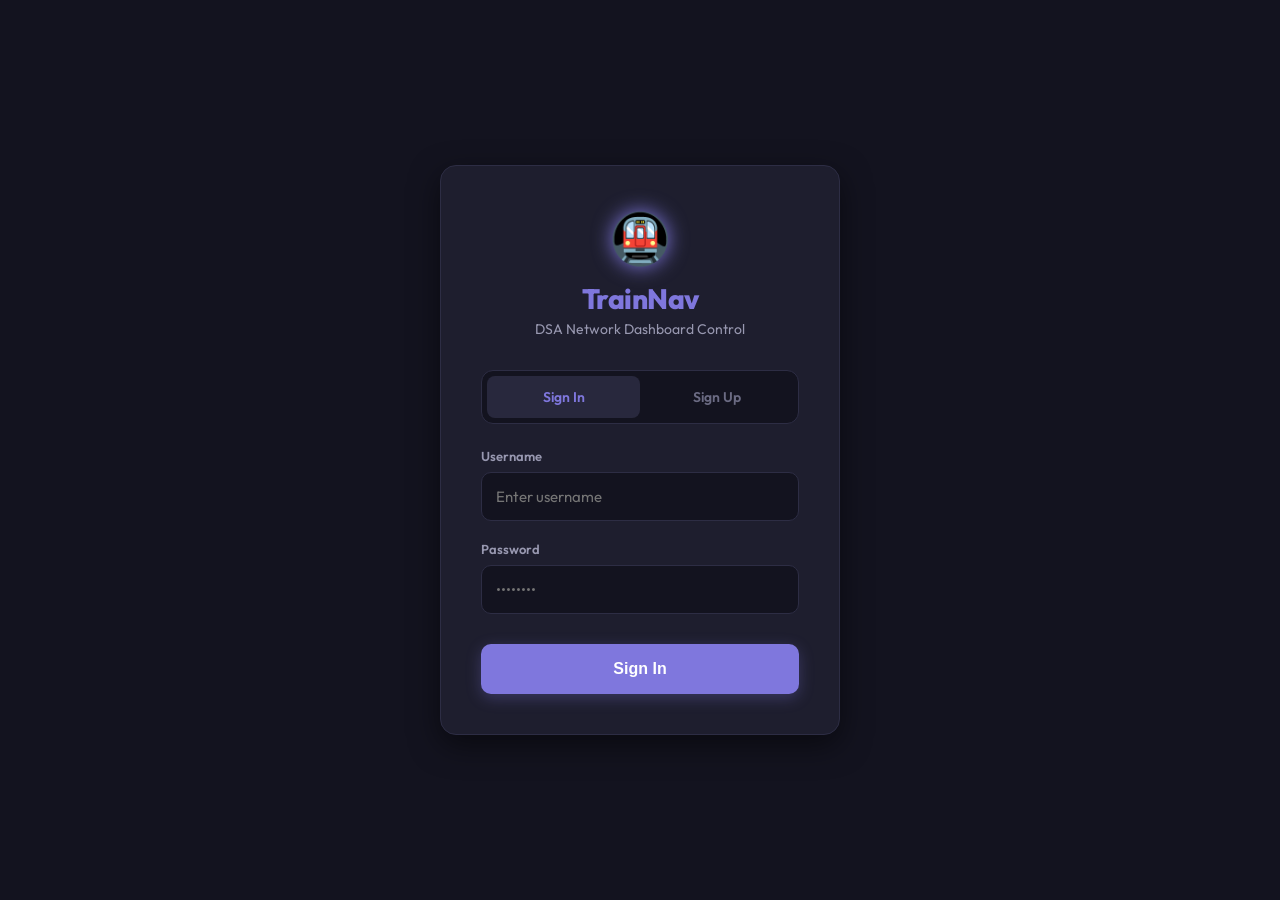
==== commit a3c2f120: "Updated features" ====
--- a/frontend/admin.html
+++ b/frontend/admin.html
@@ -1,5 +1,13 @@
 <!DOCTYPE html>
 <html lang="en">
+<script>
+    (function() {
+        const session = JSON.parse(localStorage.getItem('train_nav_session'));
+        if (!session || session.role !== 'admin') {
+            window.location.href = '../index.html';
+        }
+    })();
+</script>
 <head>
     <meta charset="UTF-8">
     <meta name="viewport" content="width=device-width, initial-scale=1.0">
@@ -36,8 +44,8 @@
         <div><div class="logo-text">TrainNav</div><div class="logo-sub">DSA Project</div></div>
     </a>
     <nav class="header-nav">
-        <a href="user.html" class="nav-link">User Dashboard</a>
         <a href="admin.html" class="nav-link active">Admin Panel</a>
+        <a href="#" class="nav-link" onclick="localStorage.removeItem('train_nav_session'); window.location.href='../index.html';">Logout</a>
     </nav>
 </header>
 
@@ -131,6 +139,29 @@
     { id:3, name:"Red Line",    color:"#D85A30", status:"active", stations:[9,11,1,6,0,8,10] }
 ];
 
+var positionsMap = {
+    0: {x:80,y:80}, 1: {x:200,y:60}, 2: {x:340,y:80}, 3: {x:480,y:60}, 4: {x:600,y:80},
+    5: {x:820,y:160}, 6: {x:160,y:200}, 7: {x:400,y:200}, 8: {x:560,y:200}, 9: {x:860,y:260},
+    10:{x:100,y:300}, 11:{x:280,y:300}, 12:{x:720,y:100}, 13:{x:740,y:220}, 14:{x:560,y:310}
+};
+
+function loadNetwork() {
+    const saved = localStorage.getItem('train_nav_network');
+    if (saved) {
+        const data = JSON.parse(saved);
+        stationNames = data.stationNames;
+        lines = data.lines;
+        positionsMap = data.positionsMap;
+    }
+}
+
+function saveNetwork() {
+    const data = { stationNames, lines, positionsMap };
+    localStorage.setItem('train_nav_network', JSON.stringify(data));
+}
+
+loadNetwork();
+
 var historyLog = [];
 var activeLineId = -1;
 
@@ -143,18 +174,13 @@
 
 function renderHistory() {
     const log = document.getElementById('history-log');
+    if(!log) return;
     if(historyLog.length === 0) return;
     log.innerHTML = "";
     historyLog.forEach(item => {
         log.innerHTML += `<div class="history-item"><span class="history-time">${item.time}</span>${item.msg}</div>`;
     });
 }
-
-var positionsMap = {
-    0: {x:80,y:80}, 1: {x:200,y:60}, 2: {x:340,y:80}, 3: {x:480,y:60}, 4: {x:600,y:80},
-    5: {x:820,y:160}, 6: {x:160,y:200}, 7: {x:400,y:200}, 8: {x:560,y:200}, 9: {x:860,y:260},
-    10:{x:100,y:300}, 11:{x:280,y:300}, 12:{x:720,y:100}, 13:{x:740,y:220}, 14:{x:560,y:310}
-};
 
 var adjMatrix = [];
 var lineOfEdge = [];
@@ -336,6 +362,7 @@
     renderLinesList();
     renderCtrlList();
     initMap();
+    saveNetwork();
 }
 
 function renderLinesList() {
